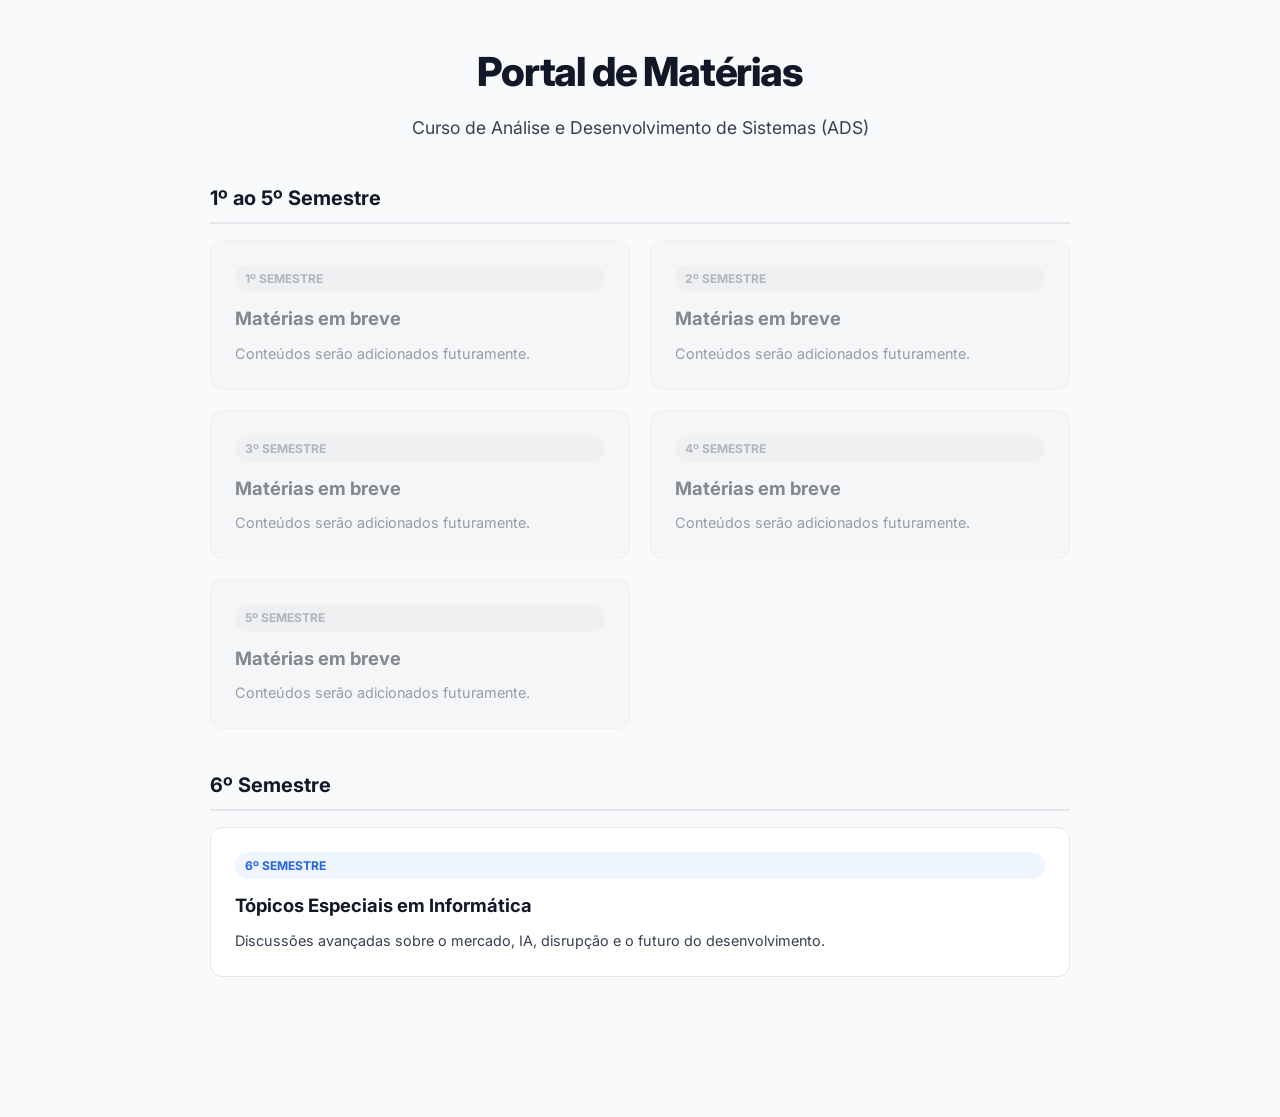
==== index.html @ ceebe1d9 "primeiro commit, esqueleto do sistema + 1ª Aula de TEI" ====
<!doctype html>
<html lang="pt-BR">
  <head>
    <meta charset="UTF-8" />
    <meta name="viewport" content="width=device-width, initial-scale=1.0" />
    <title>Portal de Matérias - ADS</title>
    <link
      href="https://fonts.googleapis.com/css2?family=Inter:wght@300;400;600;800&display=swap"
      rel="stylesheet"
    />
    <style>
      :root {
        --bg: #f9fafb;
        --white: #ffffff;
        --ink: #111827;
        --ink2: #374151;
        --border: #e5e7eb;
        --accent: #2563eb;
        --accent-hover: #1d4ed8;
        --font: "Inter", sans-serif;
      }
      * {
        margin: 0;
        padding: 0;
        box-sizing: border-box;
      }
      body {
        background: var(--bg);
        color: var(--ink);
        font-family: var(--font);
        line-height: 1.6;
        padding-bottom: 60px;
      }
      .container {
        max-width: 900px;
        margin: 0 auto;
        padding: 40px 20px;
      }
      header {
        margin-bottom: 40px;
        text-align: center;
      }
      header h1 {
        font-size: 2.5rem;
        font-weight: 800;
        margin-bottom: 10px;
        letter-spacing: -0.03em;
      }
      header p {
        color: var(--ink2);
        font-size: 1.1rem;
      }
      .semester-section {
        margin-bottom: 40px;
      }
      .semester-title {
        font-size: 1.25rem;
        font-weight: 700;
        color: var(--ink);
        margin-bottom: 16px;
        padding-bottom: 8px;
        border-bottom: 2px solid var(--border);
      }
      .grid-materias {
        display: grid;
        grid-template-columns: repeat(auto-fit, minmax(280px, 1fr));
        gap: 20px;
      }
      .card-materia {
        background: var(--white);
        border: 1px solid var(--border);
        border-radius: 12px;
        padding: 24px;
        text-decoration: none;
        color: inherit;
        transition:
          transform 0.2s,
          box-shadow 0.2s;
        display: flex;
        flex-direction: column;
      }
      .card-materia:hover {
        transform: translateY(-4px);
        box-shadow: 0 10px 25px rgba(0, 0, 0, 0.05);
        border-color: var(--accent);
      }
      .card-materia.disabled {
        opacity: 0.5;
        pointer-events: none;
        background: #f3f4f6;
      }
      .card-materia h2 {
        font-size: 1.15rem;
        margin-bottom: 8px;
        font-weight: 700;
      }
      .card-badge {
        display: table;
        font-size: 0.75rem;
        font-weight: 700;
        text-transform: uppercase;
        background: #eff6ff;
        color: var(--accent);
        padding: 4px 10px;
        border-radius: 100px;
        margin-bottom: 12px;
      }
      .card-materia.disabled .card-badge {
        background: #e5e7eb;
        color: #6b7280;
      }
      .card-materia p {
        font-size: 0.9rem;
        color: var(--ink2);
        flex-grow: 1;
      }
    </style>
  </head>
  <body>
    <div class="container">
      <header>
        <h1>Portal de Matérias</h1>
        <p>Curso de Análise e Desenvolvimento de Sistemas (ADS)</p>
      </header>

      <div class="semester-section">
        <h2 class="semester-title">1º ao 5º Semestre</h2>
        <div class="grid-materias">
          <div class="card-materia disabled">
            <span class="card-badge">1º Semestre</span>
            <h2>Matérias em breve</h2>
            <p>Conteúdos serão adicionados futuramente.</p>
          </div>
          <div class="card-materia disabled">
            <span class="card-badge">2º Semestre</span>
            <h2>Matérias em breve</h2>
            <p>Conteúdos serão adicionados futuramente.</p>
          </div>
          <div class="card-materia disabled">
            <span class="card-badge">3º Semestre</span>
            <h2>Matérias em breve</h2>
            <p>Conteúdos serão adicionados futuramente.</p>
          </div>
          <div class="card-materia disabled">
            <span class="card-badge">4º Semestre</span>
            <h2>Matérias em breve</h2>
            <p>Conteúdos serão adicionados futuramente.</p>
          </div>
          <div class="card-materia disabled">
            <span class="card-badge">5º Semestre</span>
            <h2>Matérias em breve</h2>
            <p>Conteúdos serão adicionados futuramente.</p>
          </div>
        </div>
      </div>

      <div class="semester-section">
        <h2 class="semester-title">6º Semestre</h2>
        <div class="grid-materias">
          <a href="topicos-especiais/index.html" class="card-materia">
            <span class="card-badge">6º Semestre</span>
            <h2>Tópicos Especiais em Informática</h2>
            <p>
              Discussões avançadas sobre o mercado, IA, disrupção e o futuro do
              desenvolvimento.
            </p>
          </a>
        </div>
      </div>
    </div>
  </body>
</html>
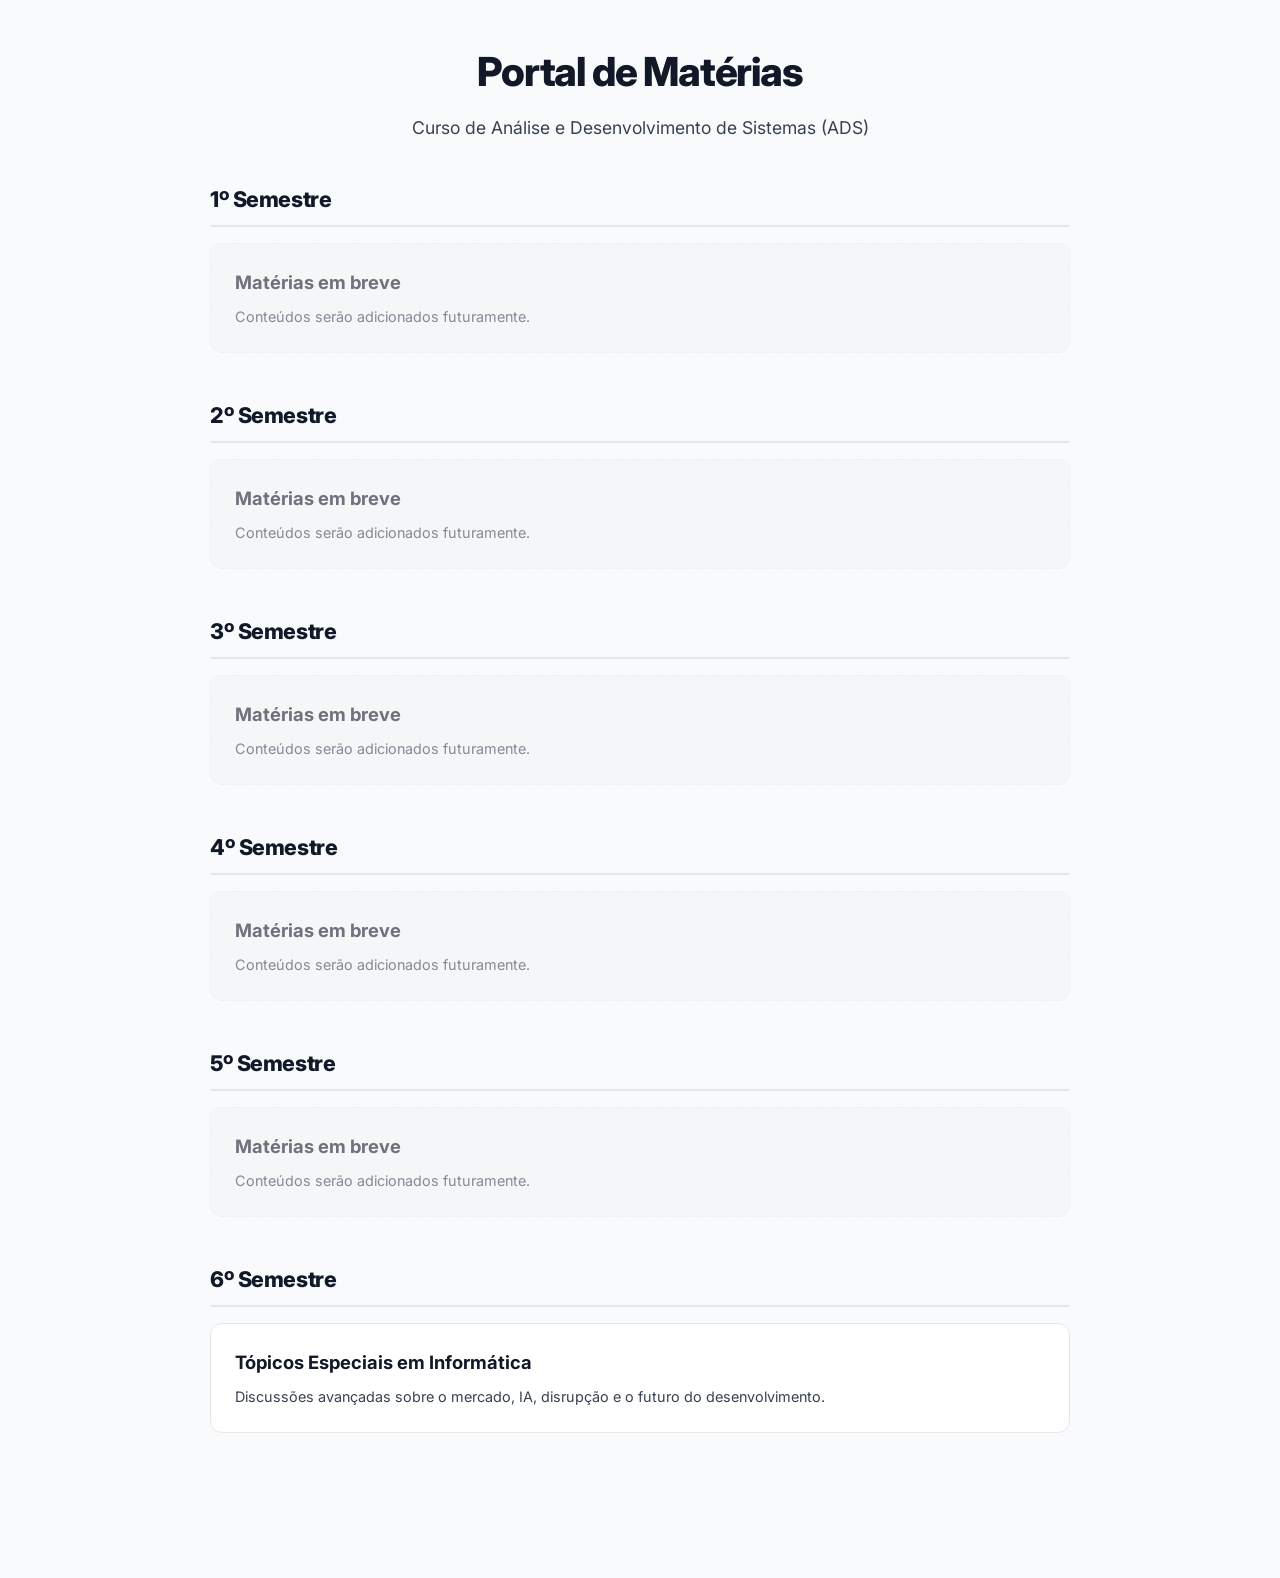
==== commit a2cab92d: "Nova arquitetura" ====
--- a/index.html
+++ b/index.html
@@ -1,172 +1,79 @@
-<!doctype html>
+<!DOCTYPE html>
 <html lang="pt-BR">
-  <head>
-    <meta charset="UTF-8" />
-    <meta name="viewport" content="width=device-width, initial-scale=1.0" />
-    <title>Portal de Matérias - ADS</title>
-    <link
-      href="https://fonts.googleapis.com/css2?family=Inter:wght@300;400;600;800&display=swap"
-      rel="stylesheet"
-    />
-    <style>
-      :root {
-        --bg: #f9fafb;
-        --white: #ffffff;
-        --ink: #111827;
-        --ink2: #374151;
-        --border: #e5e7eb;
-        --accent: #2563eb;
-        --accent-hover: #1d4ed8;
-        --font: "Inter", sans-serif;
-      }
-      * {
-        margin: 0;
-        padding: 0;
-        box-sizing: border-box;
-      }
-      body {
-        background: var(--bg);
-        color: var(--ink);
-        font-family: var(--font);
-        line-height: 1.6;
-        padding-bottom: 60px;
-      }
-      .container {
-        max-width: 900px;
-        margin: 0 auto;
-        padding: 40px 20px;
-      }
-      header {
-        margin-bottom: 40px;
-        text-align: center;
-      }
-      header h1 {
-        font-size: 2.5rem;
-        font-weight: 800;
-        margin-bottom: 10px;
-        letter-spacing: -0.03em;
-      }
-      header p {
-        color: var(--ink2);
-        font-size: 1.1rem;
-      }
-      .semester-section {
-        margin-bottom: 40px;
-      }
-      .semester-title {
-        font-size: 1.25rem;
-        font-weight: 700;
-        color: var(--ink);
-        margin-bottom: 16px;
-        padding-bottom: 8px;
-        border-bottom: 2px solid var(--border);
-      }
-      .grid-materias {
-        display: grid;
-        grid-template-columns: repeat(auto-fit, minmax(280px, 1fr));
-        gap: 20px;
-      }
-      .card-materia {
-        background: var(--white);
-        border: 1px solid var(--border);
-        border-radius: 12px;
-        padding: 24px;
-        text-decoration: none;
-        color: inherit;
-        transition:
-          transform 0.2s,
-          box-shadow 0.2s;
-        display: flex;
-        flex-direction: column;
-      }
-      .card-materia:hover {
-        transform: translateY(-4px);
-        box-shadow: 0 10px 25px rgba(0, 0, 0, 0.05);
-        border-color: var(--accent);
-      }
-      .card-materia.disabled {
-        opacity: 0.5;
-        pointer-events: none;
-        background: #f3f4f6;
-      }
-      .card-materia h2 {
-        font-size: 1.15rem;
-        margin-bottom: 8px;
-        font-weight: 700;
-      }
-      .card-badge {
-        display: table;
-        font-size: 0.75rem;
-        font-weight: 700;
-        text-transform: uppercase;
-        background: #eff6ff;
-        color: var(--accent);
-        padding: 4px 10px;
-        border-radius: 100px;
-        margin-bottom: 12px;
-      }
-      .card-materia.disabled .card-badge {
-        background: #e5e7eb;
-        color: #6b7280;
-      }
-      .card-materia p {
-        font-size: 0.9rem;
-        color: var(--ink2);
-        flex-grow: 1;
-      }
-    </style>
-  </head>
-  <body>
+<head>
+    <meta charset="UTF-8">
+    <meta name="viewport" content="width=device-width, initial-scale=1.0">
+    <title>Portal de Matérias - ADS FATEC</title>
+    <link href="https://fonts.googleapis.com/css2?family=Inter:wght@300;400;600;800&display=swap" rel="stylesheet">
+    <link rel="stylesheet" href="assets/css/main.css">
+</head>
+<body>
     <div class="container">
-      <header>
-        <h1>Portal de Matérias</h1>
-        <p>Curso de Análise e Desenvolvimento de Sistemas (ADS)</p>
-      </header>
+        <header>
+            <h1>Portal de Matérias</h1>
+            <p>Curso de Análise e Desenvolvimento de Sistemas (ADS)</p>
+        </header>
 
-      <div class="semester-section">
-        <h2 class="semester-title">1º ao 5º Semestre</h2>
-        <div class="grid-materias">
-          <div class="card-materia disabled">
-            <span class="card-badge">1º Semestre</span>
-            <h2>Matérias em breve</h2>
-            <p>Conteúdos serão adicionados futuramente.</p>
-          </div>
-          <div class="card-materia disabled">
-            <span class="card-badge">2º Semestre</span>
-            <h2>Matérias em breve</h2>
-            <p>Conteúdos serão adicionados futuramente.</p>
-          </div>
-          <div class="card-materia disabled">
-            <span class="card-badge">3º Semestre</span>
-            <h2>Matérias em breve</h2>
-            <p>Conteúdos serão adicionados futuramente.</p>
-          </div>
-          <div class="card-materia disabled">
-            <span class="card-badge">4º Semestre</span>
-            <h2>Matérias em breve</h2>
-            <p>Conteúdos serão adicionados futuramente.</p>
-          </div>
-          <div class="card-materia disabled">
-            <span class="card-badge">5º Semestre</span>
-            <h2>Matérias em breve</h2>
-            <p>Conteúdos serão adicionados futuramente.</p>
-          </div>
+        <div class="semester-section">
+            <h2 class="semester-title">1º Semestre</h2>
+            <div class="grid-materias">
+                <div class="card-materia disabled">
+                    <h2>Matérias em breve</h2>
+                    <p>Conteúdos serão adicionados futuramente.</p>
+                </div>
+            </div>
         </div>
-      </div>
 
-      <div class="semester-section">
-        <h2 class="semester-title">6º Semestre</h2>
-        <div class="grid-materias">
-          <a href="topicos-especiais/index.html" class="card-materia">
-            <span class="card-badge">6º Semestre</span>
-            <h2>Tópicos Especiais em Informática</h2>
-            <p>
-              Discussões avançadas sobre o mercado, IA, disrupção e o futuro do
-              desenvolvimento.
-            </p>
-          </a>
+        <div class="semester-section">
+            <h2 class="semester-title">2º Semestre</h2>
+            <div class="grid-materias">
+                <div class="card-materia disabled">
+                    <h2>Matérias em breve</h2>
+                    <p>Conteúdos serão adicionados futuramente.</p>
+                </div>
+            </div>
         </div>
-      </div>
+
+        <div class="semester-section">
+            <h2 class="semester-title">3º Semestre</h2>
+            <div class="grid-materias">
+                <div class="card-materia disabled">
+                    <h2>Matérias em breve</h2>
+                    <p>Conteúdos serão adicionados futuramente.</p>
+                </div>
+            </div>
+        </div>
+
+        <div class="semester-section">
+            <h2 class="semester-title">4º Semestre</h2>
+            <div class="grid-materias">
+                <div class="card-materia disabled">
+                    <h2>Matérias em breve</h2>
+                    <p>Conteúdos serão adicionados futuramente.</p>
+                </div>
+            </div>
+        </div>
+
+        <div class="semester-section">
+            <h2 class="semester-title">5º Semestre</h2>
+            <div class="grid-materias">
+                <div class="card-materia disabled">
+                    <h2>Matérias em breve</h2>
+                    <p>Conteúdos serão adicionados futuramente.</p>
+                </div>
+            </div>
+        </div>
+
+        <div class="semester-section">
+            <h2 class="semester-title">6º Semestre</h2>
+            <div class="grid-materias">
+                <a href="6-semestre/topicos-especiais/index.html" class="card-materia">
+                    <h2>Tópicos Especiais em Informática</h2>
+                    <p>Discussões avançadas sobre o mercado, IA, disrupção e o futuro do desenvolvimento.</p>
+                </a>
+            </div>
+        </div>
+
     </div>
-  </body>
-</html>
+</body>
+</html>
--- a/assets/css/main.css
+++ b/assets/css/main.css
@@ -0,0 +1,181 @@
+:root {
+  --bg: #f9fafb;
+  --white: #ffffff;
+  --ink: #111827;
+  --ink2: #374151;
+  --border: #e5e7eb;
+  --accent: #2563eb;
+  --accent-hover: #1d4ed8;
+  --font: "Inter", sans-serif;
+}
+* {
+  margin: 0;
+  padding: 0;
+  box-sizing: border-box;
+}
+body {
+  background: var(--bg);
+  color: var(--ink);
+  font-family: var(--font);
+  line-height: 1.6;
+  padding-bottom: 60px;
+}
+.container {
+  max-width: 900px;
+  margin: 0 auto;
+  padding: 40px 20px;
+}
+
+/* Headers */
+header {
+  margin-bottom: 40px;
+  text-align: center;
+}
+header h1 {
+  font-size: 2.5rem;
+  font-weight: 800;
+  margin-bottom: 10px;
+  letter-spacing: -0.03em;
+}
+header p {
+  color: var(--ink2);
+  font-size: 1.1rem;
+}
+.back-link {
+  display: inline-block;
+  margin-bottom: 20px;
+  color: var(--accent);
+  text-decoration: none;
+  font-weight: 600;
+  transition: color 0.2s;
+}
+.back-link:hover {
+  color: var(--accent-hover);
+  text-decoration: underline;
+}
+
+/* Semestres & Grid */
+.semester-section {
+  margin-bottom: 45px;
+}
+.semester-title {
+  font-size: 1.35rem;
+  font-weight: 800;
+  color: var(--ink);
+  margin-bottom: 16px;
+  padding-bottom: 8px;
+  border-bottom: 2px solid var(--border);
+  letter-spacing: -0.02em;
+}
+.grid-materias {
+  display: grid;
+  grid-template-columns: repeat(auto-fit, minmax(280px, 1fr));
+  gap: 20px;
+}
+
+/* Cards Genéricos */
+.card-materia {
+  background: var(--white);
+  border: 1px solid var(--border);
+  border-radius: 12px;
+  padding: 24px;
+  text-decoration: none;
+  color: inherit;
+  transition:
+    transform 0.2s,
+    box-shadow 0.2s;
+  display: flex;
+  flex-direction: column;
+}
+.card-materia:hover {
+  transform: translateY(-4px);
+  box-shadow: 0 10px 25px rgba(0, 0, 0, 0.05);
+  border-color: var(--accent);
+}
+.card-materia.disabled {
+  opacity: 0.6;
+  pointer-events: none;
+  background: #f3f4f6;
+  border-style: dashed;
+}
+.card-materia h2 {
+  font-size: 1.15rem;
+  margin-bottom: 8px;
+  font-weight: 700;
+}
+.card-materia p {
+  font-size: 0.9rem;
+  color: var(--ink2);
+  flex-grow: 1;
+}
+
+/* Lista de Aulas (Página da Matéria) */
+.list-aulas {
+  display: flex;
+  flex-direction: column;
+  gap: 16px;
+}
+.aula-item {
+  background: var(--white);
+  border: 1px solid var(--border);
+  border-radius: 12px;
+  padding: 24px;
+  display: flex;
+  justify-content: space-between;
+  align-items: center;
+  gap: 20px;
+  transition: box-shadow 0.2s;
+}
+.aula-item:hover {
+  box-shadow: 0 4px 12px rgba(0, 0, 0, 0.05);
+}
+@media (max-width: 600px) {
+  .aula-item {
+    flex-direction: column;
+    align-items: flex-start;
+  }
+}
+.aula-badge {
+  display: inline-block;
+  font-size: 0.8rem;
+  font-weight: 700;
+  text-transform: uppercase;
+  background: #eff6ff;
+  color: var(--accent);
+  padding: 4px 10px;
+  border-radius: 100px;
+  margin-bottom: 8px;
+  letter-spacing: 0.05em;
+}
+.aula-info h3 {
+  font-size: 1.2rem;
+  font-weight: 700;
+  margin-bottom: 6px;
+}
+.aula-info p {
+  font-size: 0.95rem;
+  color: var(--ink2);
+}
+
+/* Botões */
+.btn {
+  display: inline-flex;
+  align-items: center;
+  justify-content: center;
+  padding: 10px 20px;
+  border-radius: 8px;
+  font-weight: 600;
+  text-decoration: none;
+  transition: background 0.2s;
+  font-size: 0.95rem;
+  cursor: pointer;
+  border: none;
+  white-space: nowrap;
+}
+.btn-primary {
+  background: var(--accent);
+  color: var(--white);
+}
+.btn-primary:hover {
+  background: var(--accent-hover);
+}
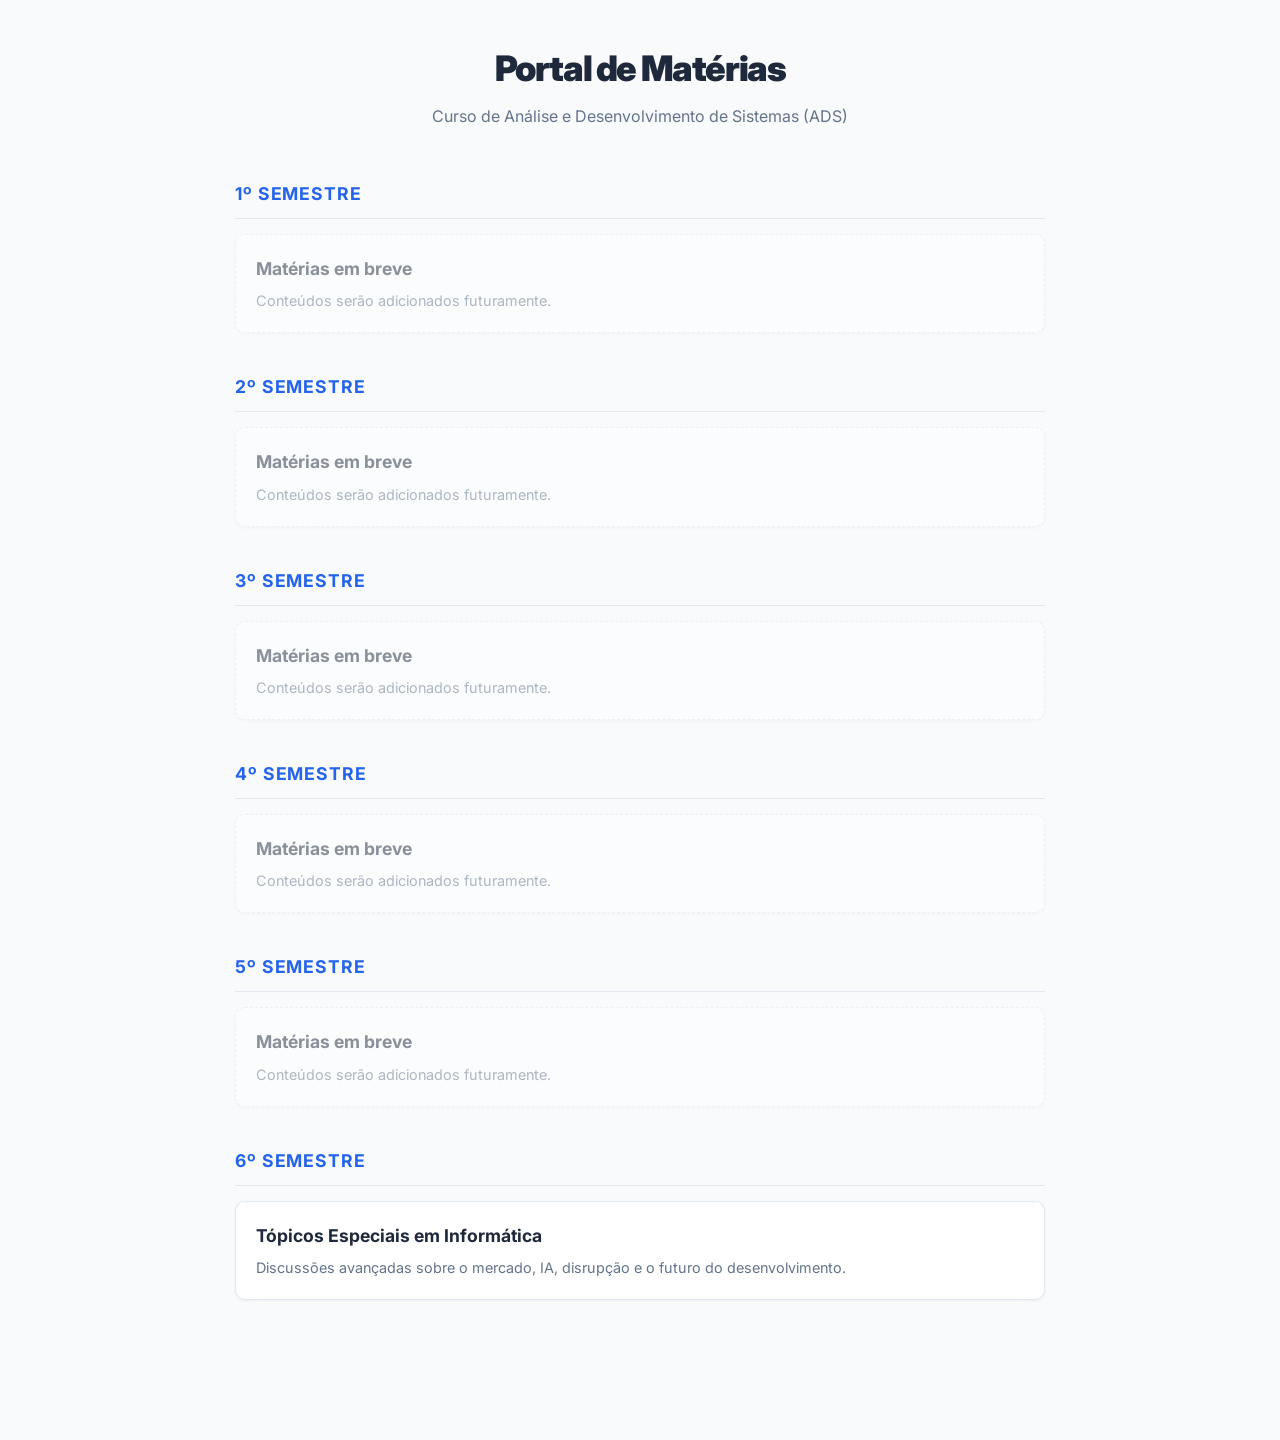
==== commit fb28004d: "Atualização - Provisório" ====
--- a/index.html
+++ b/index.html
@@ -1,79 +1,87 @@
-<!DOCTYPE html>
+<!doctype html>
 <html lang="pt-BR">
-<head>
-    <meta charset="UTF-8">
-    <meta name="viewport" content="width=device-width, initial-scale=1.0">
+  <head>
+    <meta charset="UTF-8" />
+    <meta name="viewport" content="width=device-width, initial-scale=1.0" />
     <title>Portal de Matérias - ADS FATEC</title>
-    <link href="https://fonts.googleapis.com/css2?family=Inter:wght@300;400;600;800&display=swap" rel="stylesheet">
-    <link rel="stylesheet" href="assets/css/main.css">
-</head>
-<body>
+    <link
+      href="https://fonts.googleapis.com/css2?family=Inter:wght@300;400;600;800&display=swap"
+      rel="stylesheet"
+    />
+    <link rel="stylesheet" href="assets/css/main.css" />
+  </head>
+  <body>
     <div class="container">
-        <header>
-            <h1>Portal de Matérias</h1>
-            <p>Curso de Análise e Desenvolvimento de Sistemas (ADS)</p>
-        </header>
+      <header>
+        <h1>Portal de Matérias</h1>
+        <p>Curso de Análise e Desenvolvimento de Sistemas (ADS)</p>
+      </header>
 
-        <div class="semester-section">
-            <h2 class="semester-title">1º Semestre</h2>
-            <div class="grid-materias">
-                <div class="card-materia disabled">
-                    <h2>Matérias em breve</h2>
-                    <p>Conteúdos serão adicionados futuramente.</p>
-                </div>
-            </div>
+      <div class="semester-section">
+        <h2 class="semester-title">1º Semestre</h2>
+        <div class="grid-materias">
+          <div class="card-materia disabled">
+            <h2>Matérias em breve</h2>
+            <p>Conteúdos serão adicionados futuramente.</p>
+          </div>
         </div>
+      </div>
 
-        <div class="semester-section">
-            <h2 class="semester-title">2º Semestre</h2>
-            <div class="grid-materias">
-                <div class="card-materia disabled">
-                    <h2>Matérias em breve</h2>
-                    <p>Conteúdos serão adicionados futuramente.</p>
-                </div>
-            </div>
+      <div class="semester-section">
+        <h2 class="semester-title">2º Semestre</h2>
+        <div class="grid-materias">
+          <div class="card-materia disabled">
+            <h2>Matérias em breve</h2>
+            <p>Conteúdos serão adicionados futuramente.</p>
+          </div>
         </div>
+      </div>
 
-        <div class="semester-section">
-            <h2 class="semester-title">3º Semestre</h2>
-            <div class="grid-materias">
-                <div class="card-materia disabled">
-                    <h2>Matérias em breve</h2>
-                    <p>Conteúdos serão adicionados futuramente.</p>
-                </div>
-            </div>
+      <div class="semester-section">
+        <h2 class="semester-title">3º Semestre</h2>
+        <div class="grid-materias">
+          <div class="card-materia disabled">
+            <h2>Matérias em breve</h2>
+            <p>Conteúdos serão adicionados futuramente.</p>
+          </div>
         </div>
+      </div>
 
-        <div class="semester-section">
-            <h2 class="semester-title">4º Semestre</h2>
-            <div class="grid-materias">
-                <div class="card-materia disabled">
-                    <h2>Matérias em breve</h2>
-                    <p>Conteúdos serão adicionados futuramente.</p>
-                </div>
-            </div>
+      <div class="semester-section">
+        <h2 class="semester-title">4º Semestre</h2>
+        <div class="grid-materias">
+          <div class="card-materia disabled">
+            <h2>Matérias em breve</h2>
+            <p>Conteúdos serão adicionados futuramente.</p>
+          </div>
         </div>
+      </div>
 
-        <div class="semester-section">
-            <h2 class="semester-title">5º Semestre</h2>
-            <div class="grid-materias">
-                <div class="card-materia disabled">
-                    <h2>Matérias em breve</h2>
-                    <p>Conteúdos serão adicionados futuramente.</p>
-                </div>
-            </div>
+      <div class="semester-section">
+        <h2 class="semester-title">5º Semestre</h2>
+        <div class="grid-materias">
+          <div class="card-materia disabled">
+            <h2>Matérias em breve</h2>
+            <p>Conteúdos serão adicionados futuramente.</p>
+          </div>
         </div>
+      </div>
 
-        <div class="semester-section">
-            <h2 class="semester-title">6º Semestre</h2>
-            <div class="grid-materias">
-                <a href="6-semestre/topicos-especiais/index.html" class="card-materia">
-                    <h2>Tópicos Especiais em Informática</h2>
-                    <p>Discussões avançadas sobre o mercado, IA, disrupção e o futuro do desenvolvimento.</p>
-                </a>
-            </div>
+      <div class="semester-section">
+        <h2 class="semester-title">6º Semestre</h2>
+        <div class="grid-materias">
+          <a
+            href="6-semestre/topicos-especiais/index.html"
+            class="card-materia"
+          >
+            <h2>Tópicos Especiais em Informática</h2>
+            <p>
+              Discussões avançadas sobre o mercado, IA, disrupção e o futuro do
+              desenvolvimento.
+            </p>
+          </a>
         </div>
-
+      </div>
     </div>
-</body>
-</html>+  </body>
+</html>
--- a/assets/css/main.css
+++ b/assets/css/main.css
@@ -1,13 +1,24 @@
 :root {
-  --bg: #f9fafb;
-  --white: #ffffff;
-  --ink: #111827;
-  --ink2: #374151;
-  --border: #e5e7eb;
+  --bg: #f8fafc;
+  --card-bg: #ffffff;
+  --text-main: #1e293b;
+  --text-muted: #64748b;
   --accent: #2563eb;
-  --accent-hover: #1d4ed8;
-  --font: "Inter", sans-serif;
+  --accent-hover: #1d4ed8; /* <-- O BEM DITO CULPADO QUE FAZIA O BOTÃO SUMIR */
+  --border: #e2e8f0;
+  --font-size-base: 15px;
 }
+
+@media (prefers-color-scheme: dark) {
+  :root {
+    --bg: #0f172a;
+    --card-bg: #1e293b;
+    --text-main: #f1f5f9;
+    --text-muted: #94a3b8;
+    --border: #334155;
+  }
+}
+
 * {
   margin: 0;
   padding: 0;
@@ -15,129 +26,113 @@
 }
 body {
   background: var(--bg);
-  color: var(--ink);
-  font-family: var(--font);
+  color: var(--text-main);
+  font-family: "Inter", sans-serif;
+  font-size: var(--font-size-base);
   line-height: 1.6;
+  transition: background 0.3s ease;
   padding-bottom: 60px;
 }
 .container {
-  max-width: 900px;
+  max-width: 850px;
   margin: 0 auto;
   padding: 40px 20px;
 }
 
-/* Headers */
 header {
-  margin-bottom: 40px;
+  margin-bottom: 50px;
   text-align: center;
 }
 header h1 {
-  font-size: 2.5rem;
-  font-weight: 800;
-  margin-bottom: 10px;
-  letter-spacing: -0.03em;
+  font-size: 2.2rem;
+  font-weight: 900;
+  letter-spacing: -0.04em;
+  margin-bottom: 8px;
 }
 header p {
-  color: var(--ink2);
-  font-size: 1.1rem;
-}
-.back-link {
-  display: inline-block;
-  margin-bottom: 20px;
-  color: var(--accent);
-  text-decoration: none;
-  font-weight: 600;
-  transition: color 0.2s;
-}
-.back-link:hover {
-  color: var(--accent-hover);
-  text-decoration: underline;
+  color: var(--text-muted);
+  font-size: 1rem;
 }
 
-/* Semestres & Grid */
 .semester-section {
-  margin-bottom: 45px;
+  margin-bottom: 40px;
 }
 .semester-title {
-  font-size: 1.35rem;
-  font-weight: 800;
-  color: var(--ink);
-  margin-bottom: 16px;
-  padding-bottom: 8px;
-  border-bottom: 2px solid var(--border);
-  letter-spacing: -0.02em;
+  font-size: 1.1rem;
+  font-weight: 700;
+  color: var(--accent);
+  text-transform: uppercase;
+  letter-spacing: 0.05em;
+  margin-bottom: 15px;
+  padding-bottom: 10px;
+  border-bottom: 1px solid var(--border);
 }
 .grid-materias {
   display: grid;
-  grid-template-columns: repeat(auto-fit, minmax(280px, 1fr));
-  gap: 20px;
+  grid-template-columns: repeat(auto-fit, minmax(250px, 1fr));
+  gap: 16px;
 }
-
-/* Cards Genéricos */
 .card-materia {
-  background: var(--white);
+  background: var(--card-bg);
   border: 1px solid var(--border);
-  border-radius: 12px;
-  padding: 24px;
+  border-radius: 10px;
+  padding: 20px;
   text-decoration: none;
   color: inherit;
-  transition:
-    transform 0.2s,
-    box-shadow 0.2s;
+  transition: all 0.2s ease;
   display: flex;
   flex-direction: column;
+  box-shadow: 0 1px 3px rgba(0, 0, 0, 0.05);
 }
 .card-materia:hover {
-  transform: translateY(-4px);
-  box-shadow: 0 10px 25px rgba(0, 0, 0, 0.05);
+  transform: translateY(-3px);
   border-color: var(--accent);
+  box-shadow: 0 10px 20px rgba(0, 0, 0, 0.08);
 }
 .card-materia.disabled {
-  opacity: 0.6;
-  pointer-events: none;
-  background: #f3f4f6;
+  opacity: 0.5;
+  cursor: not-allowed;
   border-style: dashed;
 }
 .card-materia h2 {
-  font-size: 1.15rem;
-  margin-bottom: 8px;
+  font-size: 1.1rem;
+  margin-bottom: 6px;
   font-weight: 700;
 }
 .card-materia p {
   font-size: 0.9rem;
-  color: var(--ink2);
-  flex-grow: 1;
+  color: var(--text-muted);
 }
 
-/* Lista de Aulas (Página da Matéria) */
+/* Listagem de Aulas */
 .list-aulas {
   display: flex;
   flex-direction: column;
   gap: 16px;
 }
 .aula-item {
-  background: var(--white);
+  background: var(--card-bg);
   border: 1px solid var(--border);
-  border-radius: 12px;
-  padding: 24px;
+  border-radius: 10px;
+  padding: 16px 24px;
   display: flex;
   justify-content: space-between;
   align-items: center;
-  gap: 20px;
-  transition: box-shadow 0.2s;
+  margin-bottom: 12px;
+  transition: border-color 0.2s;
 }
-.aula-item:hover {
-  box-shadow: 0 4px 12px rgba(0, 0, 0, 0.05);
+.aula-info h3 {
+  font-size: 1.1rem;
+  font-weight: 700;
+  margin-bottom: 6px;
 }
-@media (max-width: 600px) {
-  .aula-item {
-    flex-direction: column;
-    align-items: flex-start;
-  }
+.aula-info p {
+  font-size: 0.95rem;
+  color: var(--text-muted);
 }
 .aula-badge {
   display: inline-block;
-  font-size: 0.8rem;
+  font-size: 0.75rem;
   font-weight: 700;
   text-transform: uppercase;
   background: #eff6ff;
@@ -145,37 +140,46 @@
   padding: 4px 10px;
   border-radius: 100px;
   margin-bottom: 8px;
-  letter-spacing: 0.05em;
-}
-.aula-info h3 {
-  font-size: 1.2rem;
-  font-weight: 700;
-  margin-bottom: 6px;
-}
-.aula-info p {
-  font-size: 0.95rem;
-  color: var(--ink2);
 }
 
-/* Botões */
+.back-link {
+  color: var(--accent);
+  text-decoration: none;
+  font-size: 0.9rem;
+  font-weight: 600;
+  margin-bottom: 20px;
+  display: inline-block;
+}
+.back-link:hover {
+  text-decoration: underline;
+}
+
 .btn {
   display: inline-flex;
   align-items: center;
   justify-content: center;
-  padding: 10px 20px;
+  padding: 8px 18px;
   border-radius: 8px;
   font-weight: 600;
   text-decoration: none;
   transition: background 0.2s;
-  font-size: 0.95rem;
+  font-size: 0.9rem;
   cursor: pointer;
   border: none;
   white-space: nowrap;
 }
 .btn-primary {
   background: var(--accent);
-  color: var(--white);
+  color: #fff;
 }
 .btn-primary:hover {
   background: var(--accent-hover);
 }
+
+@media (max-width: 600px) {
+  .aula-item {
+    flex-direction: column;
+    align-items: flex-start;
+    gap: 15px;
+  }
+}
